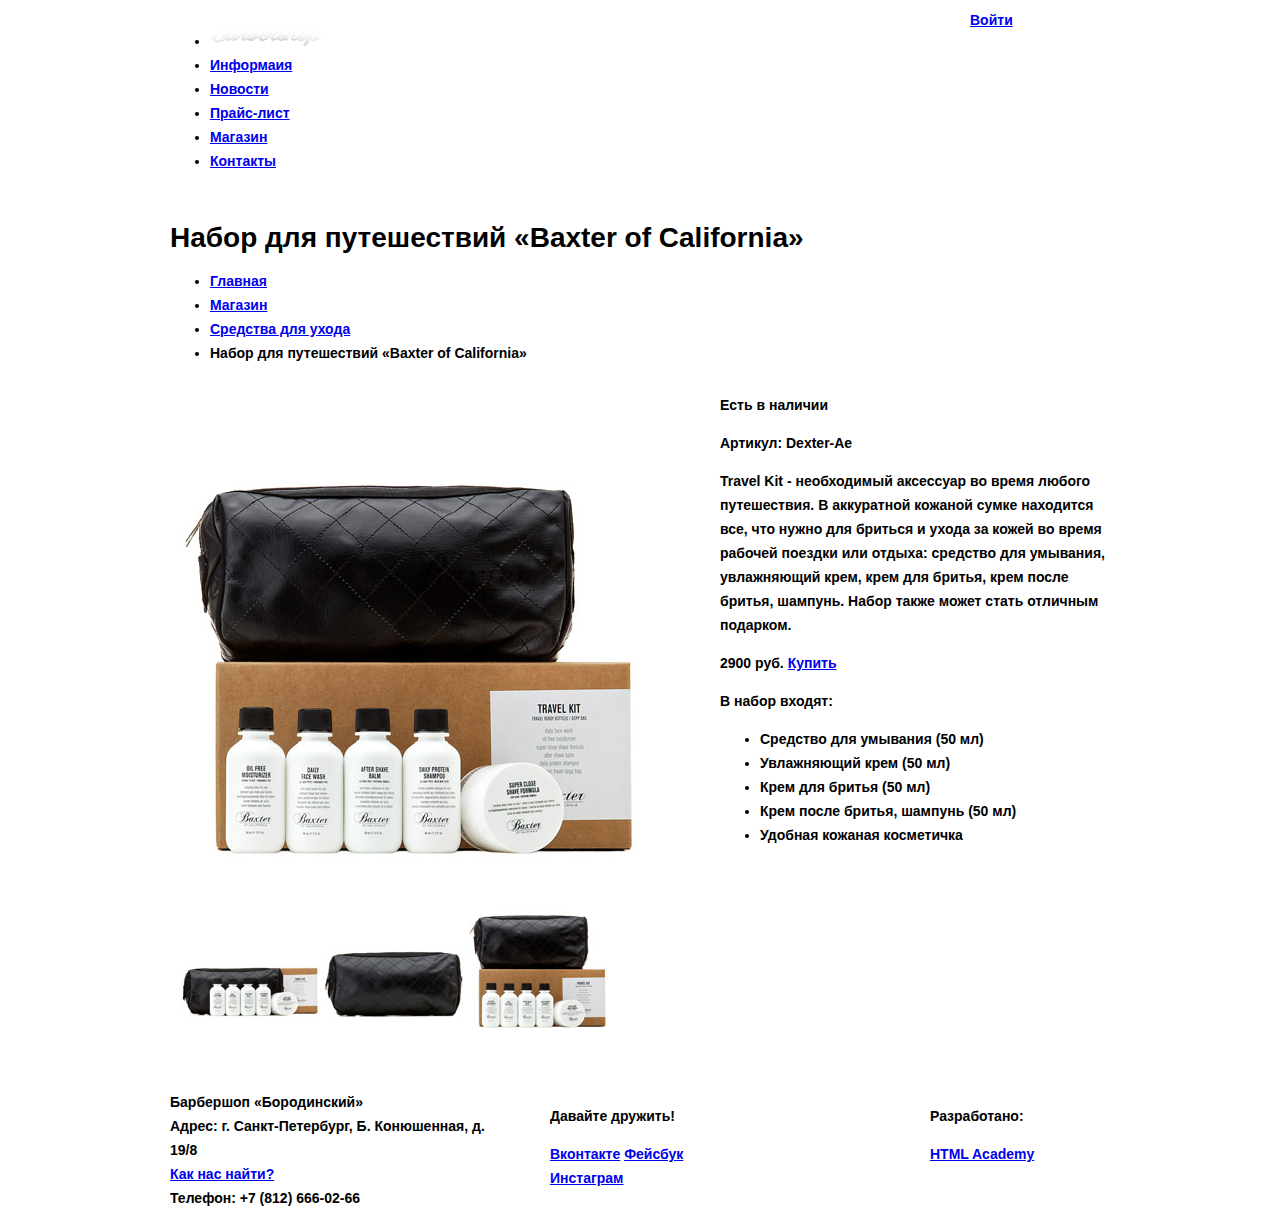
==== catalog-item.html @ 0a8c0a85 "Размечена сетка" ====
<!DOCTYPE html>
<html lang="ru">
<head>
  <meta charset="UTF-8">
  <title>Набор для путешествий &laquo;Baxter of California&raquo;</title>
  <link rel="stylesheet" href="css/style.css">
</head>
<body>
 <header class="catalog-header">
   <div class="container clearfix">
    <nav class="main-navigation">
      <ul>
        <li class="logo">
          <a href="index.html">
            <img src="img/catalog-logo.png" width="111" height="24" alt="Логотип Барбершопа">
          </a>
        </li>
        <li>
          <a href="#">Информаия</a>
        </li>
        <li>
          <a href="#">Новости</a>
        </li>
        <li>
          <a href="#">Прайс-лист</a>
        </li>
        <li>
          <a href="#">Магазин</a>
        </li>
        <li>
          <a href="#">Контакты</a>
        </li>
      </ul>
    </nav>
    <div class="user-block">
      <a class="login" href="#">Войти</a>
    </div>
  </div>
</header>
<main class="container">
  <div class="inner-header">
    <h1>Набор для путешествий &laquo;Baxter of California&raquo;</h1>
    <ul class="breadcrumbs">
     <li>
       <a href="index.html">Главная</a>
     </li>
     <li>
       <a href="#">Магазин</a>
     </li>
     <li>
       <a href="catalog.html">Средства для ухода</a>
     </li>
     <li class="active">Набор для путешествий &laquo;Baxter of California&raquo;</li>
   </ul>
 </div>
 <div class="container clearfix">
   <div class="item-content-left">
    <div class="main-image">
      <img src="img/item-main-image.jpg" width="460" height="498" alt="Фото товара">
    </div>
    <div class="thumbs">
      <img src="img/item-thumb-1.jpg" width="140" height="149" alt="Фото товара">
      <img src="img/item-thumb-2.jpg" width="140" height="149" alt="Фото товара">
      <img src="img/item-thumb-3.jpg" width="140" height="149" alt="Фото товара">
    </div>
  </div>
  <div class="item-content-right">
    <div class="item-status">
      <p>Есть в наличии</p>
      <p class="artiсle">Артикул: Dexter-Ae</p>
    </div>
    <p class="item-description">
      Travel Kit - необходимый аксессуар во время любого путешествия.
      В аккуратной кожаной сумке находится все, что нужно для бриться и
      ухода за кожей во время рабочей поездки или отдыха: средство для
      умывания, увлажняющий крем, крем для бритья, крем после бритья,
      шампунь. Набор также может стать отличным подарком.
    </p>

    <div class="buy-item">
      <span class="price">2900 руб.</span>
      <a href="#" class="btn">Купить</a>
    </div>
    <div class="item-set">
      <p>В набор входят:</p>
      <ul class="item-set-list">
        <li>Средство для умывания (50 мл)</li>
        <li>Увлажняющий крем (50 мл)</li>
        <li>Крем для бритья (50 мл)</li>
        <li>Крем после бритья, шампунь (50 мл)</li>
        <li>Удобная кожаная косметичка</li>
      </ul>
    </div>
  </div>
</div>
</main>

<footer class="catalog-footer">
  <div class="container clearfix">
    <section class="footer-contacts">
      Барбершоп «Бородинский»<br>
      Адрес: г. Санкт-Петербург, Б. Конюшенная, д. 19/8<br>
      <a href="#">Как нас найти?</a><br>
      Телефон: +7 (812) 666-02-66
    </section>
    <section class="footer-social">
      <p>Давайте дружить!</p>
      <a class="social-btn social-btn-vk" href="#">Вконтакте</a>
      <a class="social-btn social-btn-fb" href="#">Фейсбук</a>
      <a class="social-btn social-btn-inst" href="#">Инстаграм</a>
    </section>
    <section class="footer-copyrights">
     <p>Разработано:</p>
     <a class="btn" href="https://htmlacademy.ru">HTML Academy</a>
   </section>
 </div>
</footer>
</body>
</html>
<!-- <div class="popup-login">
 <div class="popup-content">
   <p>Личный кабинет</p>
   <p>Введите пожалуйста свой логин и пароль</p>
   <form class="login-form" action="#" method="post">
     <input type="text" name="login" placeholder="Логин">
     <input type="password" name="password" placeholder="Пароль">
     <input type="checkbox" name="remember" id="remember-me" checked>
     <label for="remember-me">Запомните меня</label>
   </form>
   <a class="forgot" href="#">Я забыл пароль!</a>
   <a class="btn enter" href="#">Войти</a>
 </div>
 <div class="popup-close">
   <button class="close" type="submit">Закрыть</button>
 </div>
</div> -->
<!-- <div class="popup-map">
  <div class="popup-close">
   <button class="close" type="submit">Закрыть</button>
 </div>
 <div class="map-content">
 </div>
</div> -->
---- css/style.css ----
body {
  font-weight: 700;
  font-size: 14px;
  line-height: 24px;
  font-family: "PT Sans Narrow", sans-serif;
  color: #000000;
}

.clearfix::after {
  content: "";

  display: table;
  clear: both;
}

.container {
  width: 940px;
  margin-right: auto;
  margin-left: auto;
  padding: 0 10px;
}

.main-header {
  margin-bottom: 60px;
}

.main-navigation {
  float: left;
  width: 780px;
}

.user-block {
  float: right;
  width: 140px;
}

.index-logo {
  width: 368px;
  height: 204px;
  margin-right: auto;
  margin-bottom: 25px;
  margin-left: auto;
}

.features {
  margin-bottom: 80px;
}

.features-item {
  float: left;
  width: 300px;
  margin-right: 20px;
}

.features-item {
  margin-right: 0;
}

.index-content {
  margin-bottom: 35px;
  padding: 50px 80px;
}

.index-content-left {
  float: left;
  width: 380px;
}

.index-content-right {
  float: right;
  width: 300px;
}

.main-footer {
  margin-top: 65px;
}

.footer-contacts {
  float: left;
  width: 320px;
  margin-right: 60px;
}

.footer-social {
  float: left;
  width: 180px;
}

.footer-copyrights {
  float: right;
  width: 180px;
}

.catalog-header {
  margin-bottom: 39px;
}

.inner-head {
  margin-bottom: 60px;
}

.catalog-main {
  margin-bottom: 45px;
}

.catalog-filter {
  float: left;
  width: 180px;
}

.catalog-list {
  float: right;
  width: 710px;

  font-size: 0;
}

.catalog-item {
  display: inline-block;
  font-size: 14px;
  vertical-align: top;
  width: 220px;
  height: 286px;
  margin-right: 20px;
}
.catalog-item:nth-child(3n) {
  margin-right: 0;
}

.catalog-footer {
  margin-top: 50px;
}

.item-content-left{
  float:left;
  width: 480px;
}

.item-content-right{
  float: right;
  width: 400px;
}
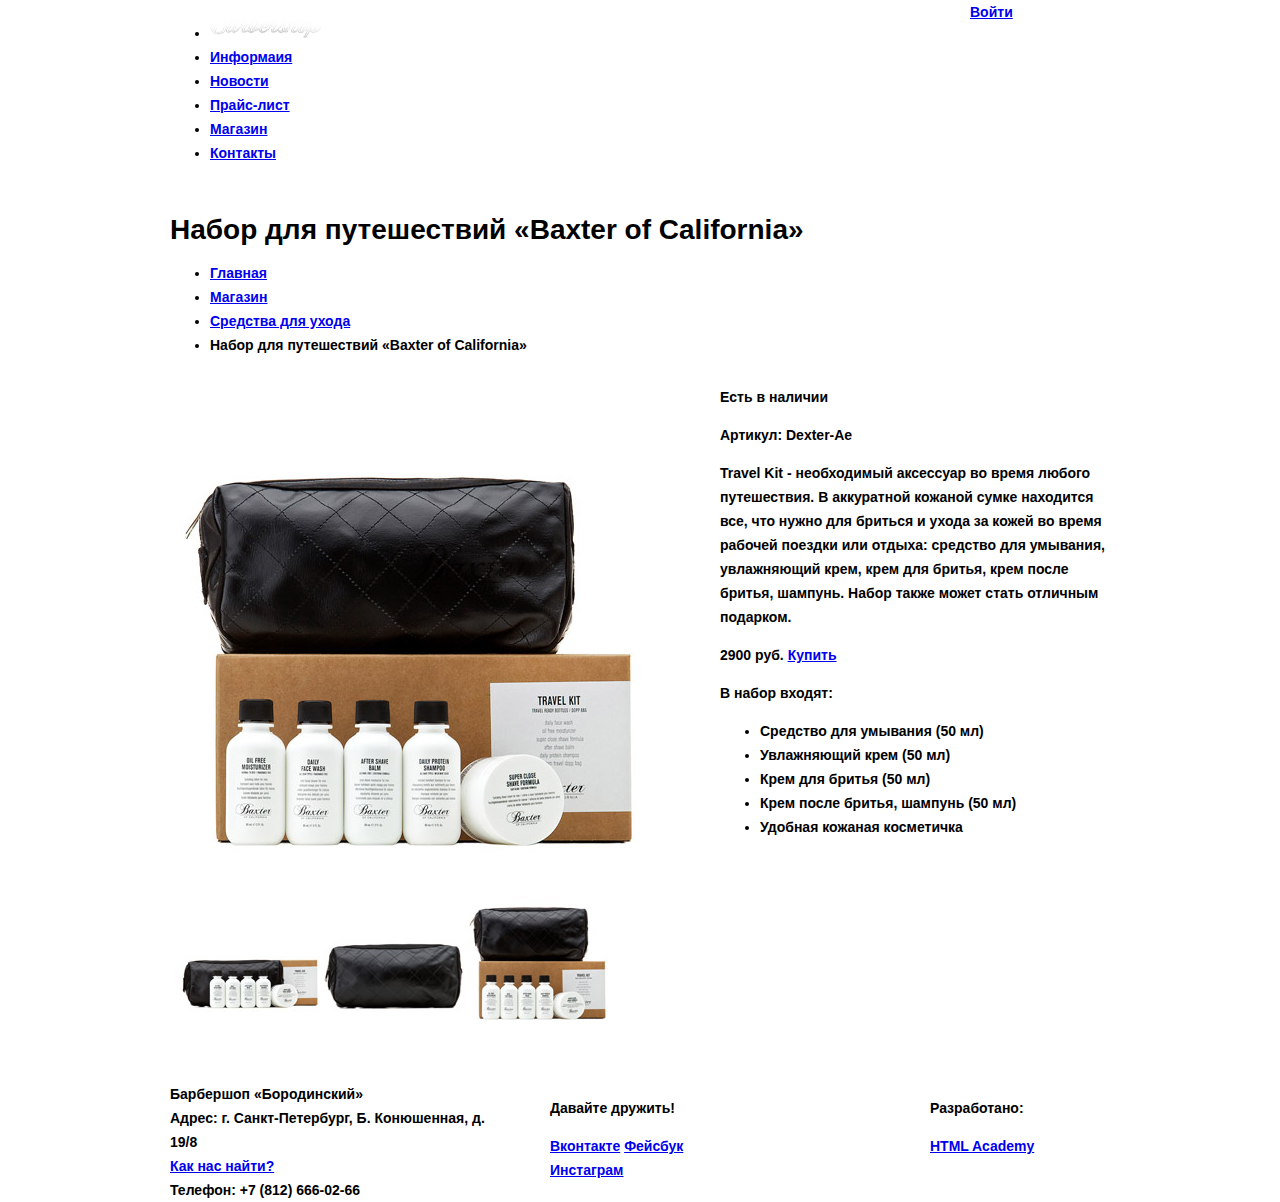
==== commit 820cb4b4: "Подключен normalize" ====
--- a/catalog-item.html
+++ b/catalog-item.html
@@ -3,6 +3,7 @@
 <head>
   <meta charset="UTF-8">
   <title>Набор для путешествий &laquo;Baxter of California&raquo;</title>
+  <link rel="stylesheet" href="css/normalize.css">
   <link rel="stylesheet" href="css/style.css">
 </head>
 <body>
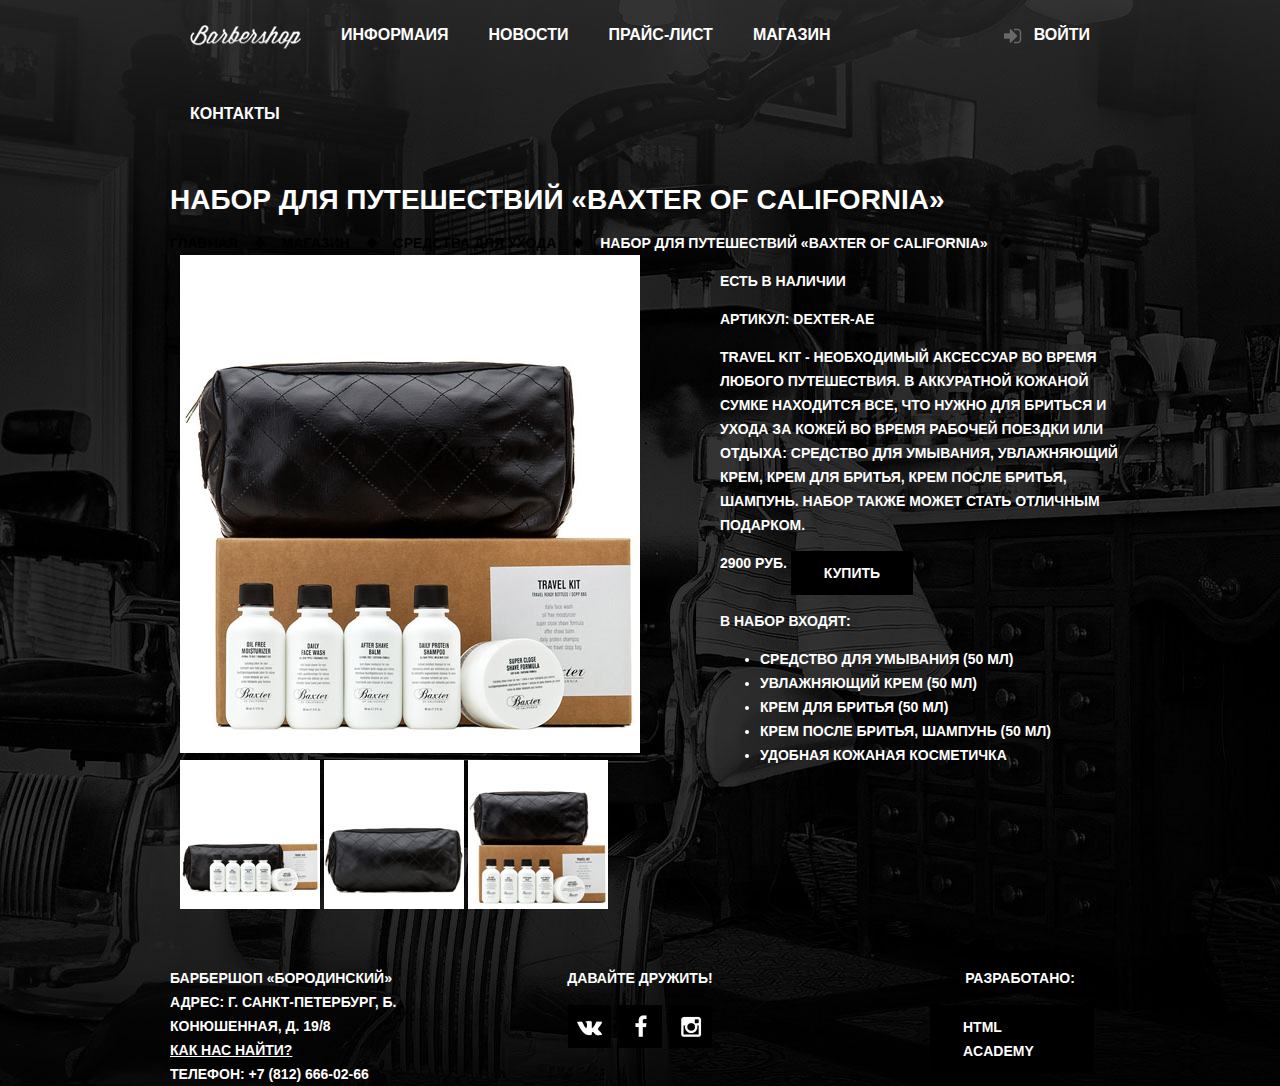
==== commit 1510250a: "Полностью сверстаны модальные окна" ====
--- a/catalog-item.html
+++ b/catalog-item.html
@@ -116,29 +116,27 @@
    </section>
  </div>
 </footer>
+<div class="modal-content">
+  <button class="modal-content-close" type="submit" title="Закрыть">Закрыть</button>
+  <h2 class="modal-content-title">Личный кабинет</h2>
+  <p>Введите пожалуйста свой логин и пароль</p>
+  <form class="login-form" action="#" method="post">
+   <input class="login-icon" type="text" name="login" placeholder="Логин">
+   <input class="password-icon" type="password" name="password" placeholder="Пароль">
+   <label class="remember-checkbox">
+     <input type="checkbox" name="remember">
+     <span class="checkbox-indicator"></span>
+     Запомните меня
+   </label>
+   <a class="restore" href="#">Я забыл пароль!</a>
+   <button class="btn" type="submit">Войти</button>
+ </form>
+</div>
+<div class="modal-map">
+   <button class="modal-content-close" type="submit">Закрыть</button>
+   <div class="modal-map-content"></div>
+</div>
+<div class="modal-overlay"></div>
 </body>
 </html>
-<!-- <div class="popup-login">
- <div class="popup-content">
-   <p>Личный кабинет</p>
-   <p>Введите пожалуйста свой логин и пароль</p>
-   <form class="login-form" action="#" method="post">
-     <input type="text" name="login" placeholder="Логин">
-     <input type="password" name="password" placeholder="Пароль">
-     <input type="checkbox" name="remember" id="remember-me" checked>
-     <label for="remember-me">Запомните меня</label>
-   </form>
-   <a class="forgot" href="#">Я забыл пароль!</a>
-   <a class="btn enter" href="#">Войти</a>
- </div>
- <div class="popup-close">
-   <button class="close" type="submit">Закрыть</button>
- </div>
-</div> -->
-<!-- <div class="popup-map">
-  <div class="popup-close">
-   <button class="close" type="submit">Закрыть</button>
- </div>
- <div class="map-content">
- </div>
-</div> -->
+
--- a/css/style.css
+++ b/css/style.css
@@ -1,39 +1,135 @@
 body {
+  min-width: 960px;
+  margin: 0;
+  padding: 0;
+
   font-weight: 700;
   font-size: 14px;
   line-height: 24px;
-  font-family: "PT Sans Narrow", sans-serif;
+  font-family: "PT Sans Narrow", "Arial", sans-serif;
+  color: #ffffff;
+  text-transform: uppercase;
+
+  background: #000000 url("../img/bg-index.jpg") no-repeat center top;
+}
+.inner-page {
   color: #000000;
-}
-
+
+  background: #f8f3f0 url("../img/bg-content.jpg") repeat;
+}
+.inner-page .main-header {
+  margin-bottom: 55px;
+}
 .clearfix::after {
   content: "";
 
   display: table;
   clear: both;
 }
-
 .container {
   width: 940px;
   margin-right: auto;
   margin-left: auto;
   padding: 0 10px;
 }
-
 .main-header {
   margin-bottom: 60px;
-}
-
+
+  color: #ffffff;
+
+  background-color: #000000;
+}
 .main-navigation {
   float: left;
   width: 780px;
 }
-
+.main-navigation ul {
+  margin: 0;
+  padding: 0;
+
+  list-style: none;
+  font-size: 0;
+}
+.main-navigation li {
+  display: inline-block;
+
+  font-size: 16px;
+  line-height: 20px;
+  vertical-align: top;
+}
+.main-navigation a {
+  display: block;
+  padding: 25px 20px;
+
+  color: #ffffff;
+  text-decoration: none;
+}
+.main-navigation a:hover {
+  background: #242424;
+}
+.main-navigation .logo-inner {
+  float: left;
+  width: 111px;
+  height: 20px;
+  padding-top: 22px;
+}
+.main-navigation .logo-inner:hover {
+  background: none;
+}
+.main-navigation .active {
+  position: relative;
+
+  background-color: none;
+}
+.main-navigation .active::after {
+  content: "";
+  position: absolute;
+  right: 20px;
+  bottom: 0;
+  left: 20px;
+
+  height: 5px;
+
+  background-color: #ffffff;
+}
+.main-navigation .active a:hover {
+  background: none;
+}
 .user-block {
   float: right;
-  width: 140px;
-}
-
+  max-width: 140px;
+}
+.login {
+  position: relative;
+
+  display: inline-block;
+  padding: 25px 20px;
+  padding-left: 50px;
+
+  font-size: 16px;
+  line-height: 20px;
+  vertical-align: top;
+  color: #ffffff;
+  text-decoration: none;
+}
+.login:hover {
+  background-color: #242424;
+}
+.login::before {
+  content: "";
+  position: absolute;
+  top: 28px;
+  left: 20px;
+
+  width: 18px;
+  height: 18px;
+
+  background: url("../img/sprite.png") no-repeat -15px -60px;
+  opacity: 0.3;
+}
+.login:hover::before {
+  opacity: 1;
+}
 .index-logo {
   width: 368px;
   height: 204px;
@@ -41,7 +137,6 @@
   margin-bottom: 25px;
   margin-left: auto;
 }
-
 .features {
   margin-bottom: 80px;
 }
@@ -50,29 +145,346 @@
   float: left;
   width: 300px;
   margin-right: 20px;
-}
-
-.features-item {
+
+  text-align: center;
+  color: #ffffff;
+}
+.features-item:last-child {
   margin-right: 0;
+}
+.features-name {
+  position: relative;
+
+  display: block;
+  margin-bottom: 30px;
+  padding-bottom: 35px;
+
+  font-size: 30px;
+  line-height: 42px;
+}
+.features-name::after {
+  content: "";
+  position: absolute;
+  bottom: 0;
+  left: 50%;
+
+  display: block;
+  width: 20px;
+  height: 20px;
+  margin-left: -10px;
+
+  background-color: #ffffff;
+  transform: rotate(45deg);
+}
+.features-item p {
+  margin: 10px;
+  margin-bottom: 0;
 }
 
 .index-content {
   margin-bottom: 35px;
   padding: 50px 80px;
+
+  color: #000000;
+
+  background: url(../img/bg-separator.png) no-repeat center,
+  #f8f5f2 url("../img/bg-content.jpg");
 }
 
 .index-content-left {
   float: left;
   width: 380px;
 }
-
 .index-content-right {
   float: right;
   width: 300px;
 }
+.index-content {
+  margin: 0;
+  margin-bottom: 35px;
+}
+.news-preview {
+  margin: 0;
+  padding: 0;
+  padding-right: 35px;
+
+  list-style: none;
+}
+.news-preview li {
+  margin-bottom: 25px;
+}
+.news-preview p {
+  margin-bottom: 0;
+}
+.index-content-title {
+  margin: 0;
+  margin-bottom: 25px;
+
+  font-size: 30px;
+  line-height: 42px;
+}
+.news-preview time {
+  text-transform: none;
+}
+.btn {
+  display: inline-block;
+  margin-right: 16px;
+  padding: 10px 33px;
+
+  font-weight: 700;
+  font-size: 1 4px;
+  line-height: 24px;
+  font-family: "PT Sans Narrow", "Arial", sans-serif;
+  vertical-align: top;
+  color: #ffffff;
+  text-transform: uppercase;
+  text-decoration: none;
+
+  background-color: #000000;
+  border: none;
+  outline: none;
+  cursor: pointer;
+}
+.btn:hover,
+.btn:active {
+  background-color: #663d15;
+}
+.btn.disabled,
+.btn:disabled {
+  cursor: default;
+  opacity: 0.5;
+}
+.btn.disabled:hover,
+.btn:disabled:hover {
+  background-color: #000000;
+}
+.gallery {
+  position: relative;
+
+  height: 260px;
+}
+.gallery-content {
+  height: 164px;
+  margin: 0;
+
+  background-color: #cccccc;
+  border: 7px solid #ffffff;
+}
+.gallery-content img {
+  width: 286px;
+  height: 164px;
+}
+.gallery .btn {
+  position: absolute;
+  bottom: 0;
+
+  width: 140px;
+  margin: 0;
+}
+.gallery-prev {
+  left: 0;
+}
+.gallery-next {
+  right: 0;
+}
+.work-time {
+  margin-bottom: 30px;
+}
+.appointment-form input {
+  float: left;
+  width: 106px;
+  margin-right: 20px;
+  margin-bottom: 20px;
+  padding: 7px 15px;
+
+  font: inherit;
+  font-size: 14px;
+  line-height: 24px;
+  color: inherit;
+  text-transform: inherit;
+
+  background-color: #f9f6f3;
+  border: 2px solid #000000;
+  outline: none;
+}
+.appointment-form input:nth-child(2n) {
+  margin-right: 0;
+}
+.appointment-form .btn {
+  clear: both;
+  width: 100%;
+}
+.appointment-form input:focus {
+  border: 2px solid #663d15;
+}
+.inner-page-title h1 {
+  margin: 0;
+  margin-bottom: 20px;
+  padding: 0;
+
+  font-size: 30px;
+  line-height: 42px;
+}
+.breadcrumbs {
+  margin: 0;
+  padding: 0;
+
+  list-style: none;
+}
+.breadcrumbs li {
+  position: relative;
+
+  display: inline;
+  padding-right: 40px;
+}
+.breadcrumbs a {
+  color: #000000;
+  text-decoration: none;
+}
+.breadcrumbs a:hover {
+  text-decoration: underline;
+}
+.breadcrumbs .current {
+  color: #aba9a7;
+}
+.breadcrumbs li::after {
+  content: "";
+  position: absolute;
+  top: 4px;
+  right: 18px;
+
+  width: 8px;
+  height: 8px;
+
+  background-color: #000000;
+  transform: rotate(45deg);
+}
+.breadcrumbs .current::after {
+  display: none;
+}
+.inner-content {
+  margin-bottom: 75px;
+}
+.inner-content h2 {
+  margin-top: 60px;
+  margin-bottom: 30px;
+  margin-bottom: 30px;
+
+  font-size: 24px;
+}
+.inner-content p {
+  margin: 14px 0;
+}
+.inner-content table {
+  border-collapse: collapse;
+}
+
+.inner-content td {
+  padding: 10px 15px;
+
+  border: 2px solid #000000;
+}
+.big-heading {
+  margin-top: 55px;
+  margin-bottom: 65px;
+
+  text-align: center;
+}
+.big-heading h2 {
+  position: relative;
+  z-index: 2;
+
+  display: inline-block;
+  margin: 0;
+  padding: 0 25px;
+
+  font-size: 48px;
+  line-height: 48px;
+  text-align: center;
+
+  background: #f8f3f0 url("../img/bg-content.jpg") repeat;
+}
+.big-heading::after {
+  content: "";
+  position: relative;
+  top: -25px;
+  z-index: 1;
+
+  display: block;
+
+  border-bottom: 2px solid #000000;
+}
+
+.prices-table {
+  width: 100%;
+}
+
+.prices-table td {
+  width: 50%;
+}
+
+.prices-table:last-child {
+  text-align: center;
+}
+
+.custom-list-1 {
+  margin: 14px 0;
+  padding: 0;
+
+  list-style: none;
+}
+.custom-list-1 li {
+  position: relative;
+
+  margin-bottom: 15px;
+  padding-left: 20px;
+}
+.custom-list-1 li::before {
+  content: "";
+  position: absolute;
+  top: 8px;
+  left: 0;
+
+  width: 8px;
+  height: 8px;
+
+  background-color: #000000;
+  transform: rotate(45deg);
+}
+.inner-column {
+  margin: 60px 0;
+}
+.inner-column-left,
+.inner-column-right {
+  width: 460px;
+}
+.inner-column-left {
+  float: left;
+}
+.inner-column-right {
+  float: right;
+}
+.inner-column-left *:first-child,
+.inner-column-right *:first-child {
+  margin-top: 0;
+}
+.inner-column-left *:last-child,
+.inner-column-right *:last-child {
+  margin-bottom: 0;
+}
+.short-text {
+  padding-right: 80px;
+}
+
 
 .main-footer {
   margin-top: 65px;
+  padding-top: 60px;
+  padding-bottom: 40px;
+
+  color: #ffffff;
+
+  background: #252525 url("../img/bg-footer.jpg");
 }
 
 .footer-contacts {
@@ -80,17 +492,84 @@
   width: 320px;
   margin-right: 60px;
 }
+.footer-contacts a {
+  color: #ffffff;
+}
+
 
 .footer-social {
   float: left;
   width: 180px;
+
+  text-align: center;
+}
+.footer-social a {
+  color: #ffffff;
+}
+.footer-social a:hover {
+  text-decoration: none;
+}
+.footer-social p {
+  margin: 0;
+  margin-bottom: 15px;
+}
+.social-btn {
+  display: inline-block;
+  width: 43px;
+  height: 43px;
+  margin: 0 2px;
+
+  font-size: 0;
+  vertical-align: top;
+  text-decoration: none;
+
+  background: #000000 url("../img/sprite.png") no-repeat center;
+}
+.social-btn:hover {
+  background-color: #ffffff;
+}
+.social-btn-vk {
+  background-position: -6px -344px;
+}
+
+.social-btn-fb {
+  background-position: 1px -96px;
+}
+
+.social-btn-inst {
+  background-position: -3px -199px;
+}
+
+.social-btn-vk:hover {
+  background-position: -6px -390px;
+}
+
+.social-btn-fb:hover {
+  background-position: 1px -148px;
+}
+
+.social-btn-inst:hover {
+  background-position: -3px -250px;
 }
 
 .footer-copyrights {
   float: right;
-  width: 180px;
-}
-
+  max-width: 180px;
+}
+.footer-copyrights p {
+  margin: 0;
+  margin-bottom: 15px;
+
+  text-align: center;
+}
+.footer-copyrights p {
+  margin-right: 0;
+}
+.footer-copyrights .btn:hover {
+  color: #000000;
+
+  background-color: #ffffff;
+}
 .catalog-header {
   margin-bottom: 39px;
 }
@@ -117,11 +596,12 @@
 
 .catalog-item {
   display: inline-block;
-  font-size: 14px;
-  vertical-align: top;
   width: 220px;
   height: 286px;
   margin-right: 20px;
+
+  font-size: 14px;
+  vertical-align: top;
 }
 .catalog-item:nth-child(3n) {
   margin-right: 0;
@@ -131,14 +611,198 @@
   margin-top: 50px;
 }
 
-.item-content-left{
-  float:left;
+.item-content-left {
+  float: left;
   width: 480px;
 }
 
-.item-content-right{
+.item-content-right {
   float: right;
   width: 400px;
 }
 
-
+/*Всплывающая форма*/
+.modal-content {
+  position: absolute;
+  top: 120px;
+  left: 50%;
+
+  width: 300px;
+  margin-left: -230px;
+  padding: 50px 80px;
+
+  background: #f8f5f2 url("../img/bg-content.jpg");
+  position: fixed;
+  box-shadow: 0px 30px 50px rgba(0, 0, 0, 0.7);
+  z-index: 20;
+  display: none;
+}
+
+.modal-content-close {
+  position: absolute;
+  top: 0;
+  right: -34px;
+
+  width: 22px;
+  height: 22px;
+
+  font-size: 0;
+
+  background-color: transparent;
+  border: 0;
+  outline: 0;
+  cursor: pointer;
+}
+.modal-content-close::before,
+.modal-content-close::after {
+  content: "";
+  position: absolute;
+  top: 10px;
+  left: 2px;
+
+  width: 19px;
+  height: 3px;
+
+  background-color: #d0d0d0;
+  border-radius: 1px;
+}
+
+.modal-content-close::before {
+  transform: rotate(45deg);
+}
+
+.modal-content-close::after {
+  transform: rotate(-45deg);
+}
+
+.modal-content-title {
+  margin: 0;
+  margin-bottom: 20px;
+  padding: 0;
+
+  font-size: 30px;
+  line-height: 42px;
+  color: #000000;
+}
+.modal-content p {
+  margin: 0;
+  margin-bottom: 14px;
+
+  color: #000000;
+}
+.modal-content .btn {
+  width: 100%;
+  margin-top: 15px;
+}
+.login-form input[type="text"],
+.login-form input[type="password"] {
+  width: 241px;
+  margin: 0;
+  margin-bottom: 10px;
+  padding: 10px 15px;
+  padding-right: 40px;
+
+  font-size: 14px;
+  line-height: 24px;
+  font-family: "PT Sans Narrow", "Arial", sans-serif;
+  color: #000000;
+  text-transform: uppercase;
+
+  background-color: #f9f6f3;
+  border: 2px solid #000000;
+  outline: none;
+}
+
+.login-form input:focus {
+  border-color: #663d15;
+}
+.login-form .login-icon {
+  background: url("../img/sprite.png") no-repeat  253px -1px;
+}
+
+.login-form .password-icon {
+  background: url("../img/sprite.png") no-repeat 253px -302px;
+}
+
+.modal-content .restore {
+  float: right;
+
+  color: #000000;
+}
+.remember-checkbox input[type="checkbox"] {
+  display: none;
+}
+.remember-checkbox {
+  position: relative;
+
+  padding-left: 30px;
+
+  color: #000000;
+
+  cursor: pointer;
+}
+
+.remember-checkbox .checkbox-indicator {
+  position: absolute;
+  top: -1px;
+  left: 0;
+
+  width: 17px;
+  height: 17px;
+
+  background-color: #f9f6f3;
+  border: 2px solid #000000;
+}
+.remember-checkbox input[type="checkbox"]:checked + .checkbox-indicator::before,
+.remember-checkbox input[type="checkbox"]:checked + .checkbox-indicator::after {
+  content: "";
+  position: absolute;
+  top: 7px;
+  left: 1px;
+
+  width: 15px;
+  height: 2px;
+
+  background-color: #000000;
+}
+.remember-checkbox input[type="checkbox"]:checked + .checkbox-indicator::before {
+  transform: rotate(45deg);
+}
+.remember-checkbox input[type="checkbox"]:checked + .checkbox-indicator::after {
+  transform: rotate(-45deg);
+}
+
+
+
+.remember-checkbox:hover {
+  color: #663d15;
+}
+.modal-overlay{
+  position:fixed;
+  width: 100%;
+  height: 100%;
+  background-color: rgba(0, 0, 0, 0.5);
+  z-index: 10;
+  top: 0;
+  left: 0;
+  display: none;
+}
+
+.modal-map {
+  display:none;
+  position: fixed;
+  top: 50%;
+  left: 50%;
+  padding: 0;
+  margin-left: -383px;
+  margin-top: -280px;
+  z-index: 20;
+  border: 7px solid #ffffff;
+  box-shadow: 0px 30px 50px rgba(0, 0, 0, 0.7);
+  background: url("../img/map.jpg") no-repeat center;
+  width: 766px;
+  height: 560px;
+}
+
+
+
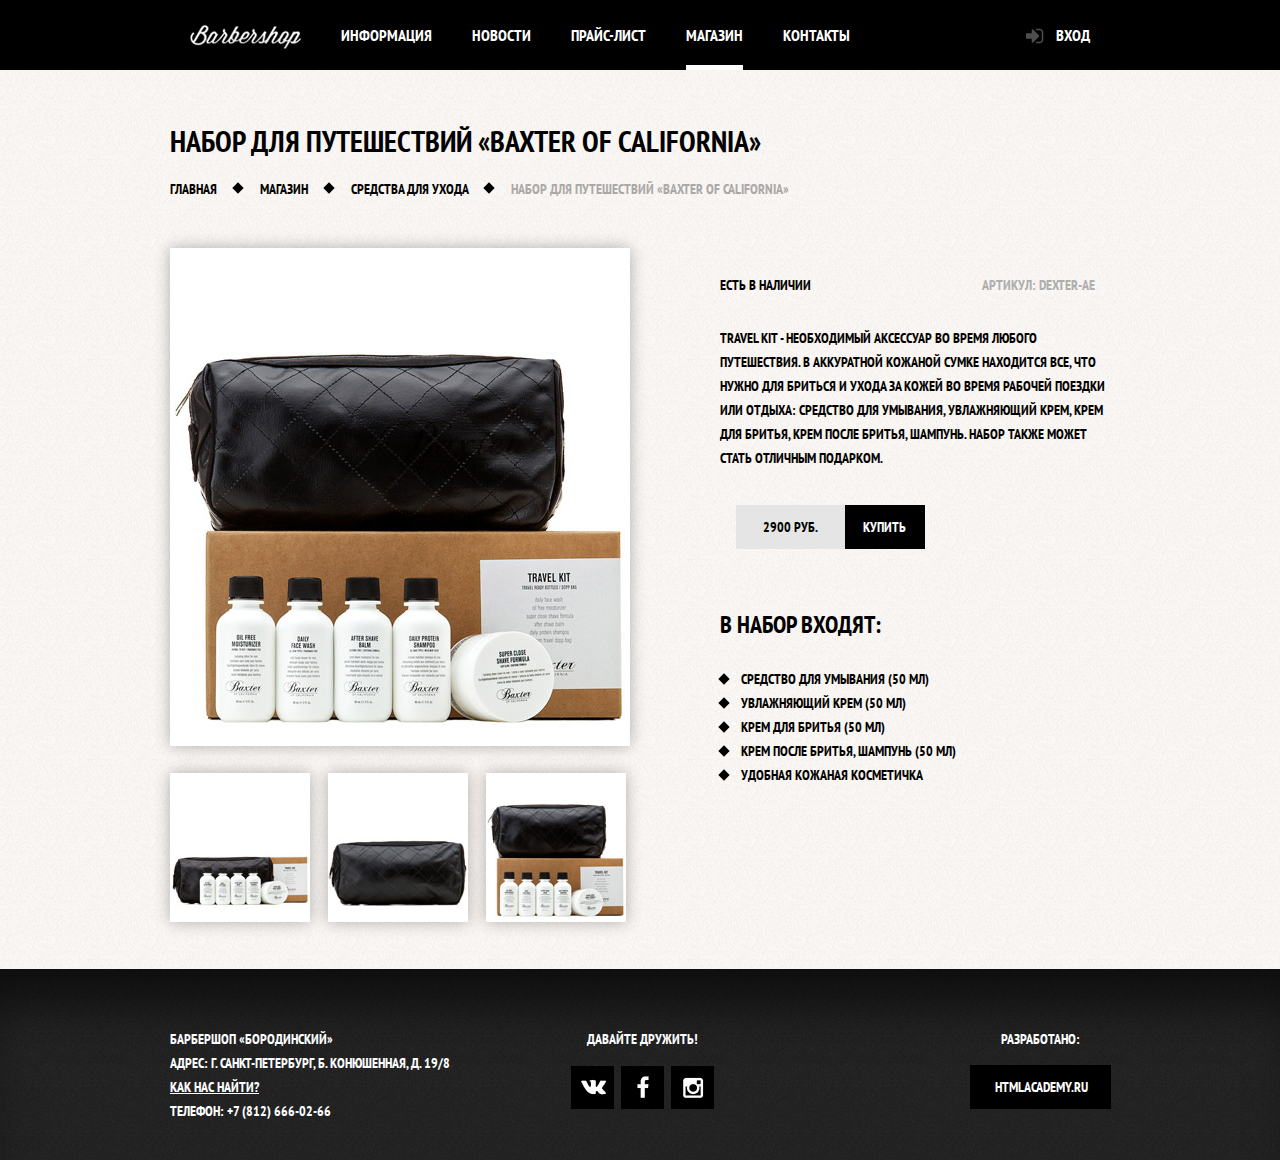
==== commit 03240886: "Подгонка верстки под pixelperfect" ====
--- a/catalog-item.html
+++ b/catalog-item.html
@@ -3,30 +3,27 @@
 <head>
   <meta charset="UTF-8">
   <title>Набор для путешествий &laquo;Baxter of California&raquo;</title>
+  <link href="https://fonts.googleapis.com/css?family=PT+Sans+Narrow:700&subset=cyrillic" rel="stylesheet">
   <link rel="stylesheet" href="css/normalize.css">
   <link rel="stylesheet" href="css/style.css">
 </head>
-<body>
- <header class="catalog-header">
+<body class="inner-page">
+  <header class="main-header">
    <div class="container clearfix">
-    <nav class="main-navigation">
-      <ul>
-        <li class="logo">
-          <a href="index.html">
-            <img src="img/catalog-logo.png" width="111" height="24" alt="Логотип Барбершопа">
-          </a>
-        </li>
+     <nav class="main-navigation">
+     <a class="logo-inner" href="index.html"><img src="img/catalog-logo.png" width="111" height="24" alt="Логотип Барбершопа"></a>
+       <ul>
         <li>
-          <a href="#">Информаия</a>
+          <a href="#">Информация</a>
         </li>
         <li>
           <a href="#">Новости</a>
         </li>
         <li>
-          <a href="#">Прайс-лист</a>
+          <a href="price-list.html">Прайс-лист</a>
         </li>
-        <li>
-          <a href="#">Магазин</a>
+        <li class="active">
+          <a>Магазин</a>
         </li>
         <li>
           <a href="#">Контакты</a>
@@ -34,12 +31,12 @@
       </ul>
     </nav>
     <div class="user-block">
-      <a class="login" href="#">Войти</a>
+      <a class="login" href="#">Вход</a>
     </div>
   </div>
 </header>
 <main class="container">
-  <div class="inner-header">
+  <div class="inner-page-title">
     <h1>Набор для путешествий &laquo;Baxter of California&raquo;</h1>
     <ul class="breadcrumbs">
      <li>
@@ -51,14 +48,14 @@
      <li>
        <a href="catalog.html">Средства для ухода</a>
      </li>
-     <li class="active">Набор для путешествий &laquo;Baxter of California&raquo;</li>
+     <li class="current">Набор для путешествий &laquo;Baxter of California&raquo;</li>
    </ul>
  </div>
- <div class="container clearfix">
+ <div class="item-description clearfix">
    <div class="item-content-left">
-    <div class="main-image">
-      <img src="img/item-main-image.jpg" width="460" height="498" alt="Фото товара">
-    </div>
+
+      <img class="main-image" src="img/item-main-image.jpg" width="460" height="498" alt="Фото товара">
+
     <div class="thumbs">
       <img src="img/item-thumb-1.jpg" width="140" height="149" alt="Фото товара">
       <img src="img/item-thumb-2.jpg" width="140" height="149" alt="Фото товара">
@@ -66,11 +63,11 @@
     </div>
   </div>
   <div class="item-content-right">
-    <div class="item-status">
-      <p>Есть в наличии</p>
-      <p class="artiсle">Артикул: Dexter-Ae</p>
+    <div class="item-status clearfix">
+      <p class="availability">Есть в наличии</p>
+      <p class="article-name">Артикул: Dexter-Ae</p>
     </div>
-    <p class="item-description">
+    <p class="item-text-description">
       Travel Kit - необходимый аксессуар во время любого путешествия.
       В аккуратной кожаной сумке находится все, что нужно для бриться и
       ухода за кожей во время рабочей поездки или отдыха: средство для
@@ -80,7 +77,7 @@
 
     <div class="buy-item">
       <span class="price">2900 руб.</span>
-      <a href="#" class="btn">Купить</a>
+      <a href="#" class="btn btn-buy">Купить</a>
     </div>
     <div class="item-set">
       <p>В набор входят:</p>
@@ -95,8 +92,7 @@
   </div>
 </div>
 </main>
-
-<footer class="catalog-footer">
+<footer class="main-footer inner-footer">
   <div class="container clearfix">
     <section class="footer-contacts">
       Барбершоп «Бородинский»<br>
@@ -112,7 +108,7 @@
     </section>
     <section class="footer-copyrights">
      <p>Разработано:</p>
-     <a class="btn" href="https://htmlacademy.ru">HTML Academy</a>
+     <a class="btn" href="https://htmlacademy.ru">HTMLAcademy.ru</a>
    </section>
  </div>
 </footer>
--- a/css/style.css
+++ b/css/style.css
@@ -18,7 +18,7 @@
   background: #f8f3f0 url("../img/bg-content.jpg") repeat;
 }
 .inner-page .main-header {
-  margin-bottom: 55px;
+  margin-bottom: 50px;
 }
 .clearfix::after {
   content: "";
@@ -27,7 +27,7 @@
   clear: both;
 }
 .container {
-  width: 940px;
+  max-width: 940px;
   margin-right: auto;
   margin-left: auto;
   padding: 0 10px;
@@ -41,7 +41,7 @@
 }
 .main-navigation {
   float: left;
-  width: 780px;
+  min-width: 780px;
 }
 .main-navigation ul {
   margin: 0;
@@ -71,9 +71,8 @@
   float: left;
   width: 111px;
   height: 20px;
-  padding-top: 22px;
-}
-.main-navigation .logo-inner:hover {
+}
+.main-header .logo-inner:hover {
   background: none;
 }
 .main-navigation .active {
@@ -134,11 +133,11 @@
   width: 368px;
   height: 204px;
   margin-right: auto;
-  margin-bottom: 25px;
+  margin-bottom: 20px;
   margin-left: auto;
 }
 .features {
-  margin-bottom: 80px;
+  margin-bottom: 77px;
 }
 
 .features-item {
@@ -157,7 +156,7 @@
 
   display: block;
   margin-bottom: 30px;
-  padding-bottom: 35px;
+  padding-bottom: 32px;
 
   font-size: 30px;
   line-height: 42px;
@@ -182,8 +181,9 @@
 }
 
 .index-content {
-  margin-bottom: 35px;
-  padding: 50px 80px;
+  margin-bottom: 40px;
+  padding: 45px 80px;
+  padding-bottom: 50px;
 
   color: #000000;
 
@@ -211,14 +211,17 @@
   list-style: none;
 }
 .news-preview li {
-  margin-bottom: 25px;
+  margin-bottom: 20px;
+}
+.news-preview li:last-child {
+  margin-bottom: 30px;
 }
 .news-preview p {
   margin-bottom: 0;
 }
 .index-content-title {
   margin: 0;
-  margin-bottom: 25px;
+  margin-bottom: 20px;
 
   font-size: 30px;
   line-height: 42px;
@@ -229,7 +232,7 @@
 .btn {
   display: inline-block;
   margin-right: 16px;
-  padding: 10px 33px;
+  padding: 10px 34px;
 
   font-weight: 700;
   font-size: 1 4px;
@@ -245,6 +248,7 @@
   outline: none;
   cursor: pointer;
 }
+
 .btn:hover,
 .btn:active {
   background-color: #663d15;
@@ -276,7 +280,7 @@
 }
 .gallery .btn {
   position: absolute;
-  bottom: 0;
+  bottom: -2px;
 
   width: 140px;
   margin: 0;
@@ -287,8 +291,27 @@
 .gallery-next {
   right: 0;
 }
+.index-content-left .company-adress {
+  margin-bottom: 20px;
+}
 .work-time {
-  margin-bottom: 30px;
+  margin-bottom: 23px;
+}
+.index-content-left .btn-how-ride {
+  margin-right: 17px;
+  padding-top: 10px;
+  padding-right: 32px;
+  padding-bottom: 9px;
+  padding-left: 30px;
+}
+.index-content-left .btn-feedback {
+  padding-top: 10px;
+  padding-right: 25px;
+  padding-bottom: 9px;
+  padding-left: 25px;
+}
+.record .record-description {
+  margin-bottom: 22px;
 }
 .appointment-form input {
   float: left;
@@ -319,7 +342,7 @@
 }
 .inner-page-title h1 {
   margin: 0;
-  margin-bottom: 20px;
+  margin-bottom: 15px;
   padding: 0;
 
   font-size: 30px;
@@ -327,6 +350,7 @@
 }
 .breadcrumbs {
   margin: 0;
+  margin-bottom: 47px;
   padding: 0;
 
   list-style: none;
@@ -362,16 +386,8 @@
 .breadcrumbs .current::after {
   display: none;
 }
-.inner-content {
-  margin-bottom: 75px;
-}
-.inner-content h2 {
-  margin-top: 60px;
-  margin-bottom: 30px;
-  margin-bottom: 30px;
-
-  font-size: 24px;
-}
+
+
 .inner-content p {
   margin: 14px 0;
 }
@@ -381,12 +397,9 @@
 
 .inner-content td {
   padding: 10px 15px;
-
-  border: 2px solid #000000;
 }
 .big-heading {
-  margin-top: 55px;
-  margin-bottom: 65px;
+  margin-bottom: 60px;
 
   text-align: center;
 }
@@ -421,14 +434,21 @@
 
 .prices-table td {
   width: 50%;
-}
-
-.prices-table:last-child {
+  padding-top: 8px;
+  padding-bottom: 8px;
+  padding-left: 17px;
+
+  line-height: 24px;
+
+  border: 2px solid #000000;
+}
+
+.prices-table td:last-child {
   text-align: center;
 }
 
 .custom-list-1 {
-  margin: 14px 0;
+  margin: 0;
   padding: 0;
 
   list-style: none;
@@ -436,7 +456,7 @@
 .custom-list-1 li {
   position: relative;
 
-  margin-bottom: 15px;
+  margin-bottom: 13px;
   padding-left: 20px;
 }
 .custom-list-1 li::before {
@@ -451,12 +471,11 @@
   background-color: #000000;
   transform: rotate(45deg);
 }
-.inner-column {
-  margin: 60px 0;
-}
+
 .inner-column-left,
 .inner-column-right {
   width: 460px;
+  margin-bottom: 38px;
 }
 .inner-column-left {
   float: left;
@@ -472,25 +491,46 @@
 .inner-column-right *:last-child {
   margin-bottom: 0;
 }
+.inner-columns h2 {
+  margin-bottom: 25px;
+
+  font-size: 24px;
+  line-height: 30px;
+}
+.inner-column-right h2 {
+  margin-bottom: 30px;
+}
+
+.inner-columns:last-child .inner-column-left {
+  width: 470px;
+}
 .short-text {
   padding-right: 80px;
-}
-
+
+  font-size: 14px;
+  line-height: 24px;
+}
 
 .main-footer {
-  margin-top: 65px;
-  padding-top: 60px;
-  padding-bottom: 40px;
+  margin-top: 31px;
+  padding-top: 58px;
+  padding-bottom: 37px;
 
   color: #ffffff;
 
   background: #252525 url("../img/bg-footer.jpg");
 }
+.inner-footer {
+  margin-top: 40px;
+
+  box-shadow: inset 0 55px  50px -20px rgba(0, 0, 0, 0.6);
+}
+
 
 .footer-contacts {
   float: left;
   width: 320px;
-  margin-right: 60px;
+  margin-right: 62px;
 }
 .footer-contacts a {
   color: #ffffff;
@@ -529,7 +569,7 @@
   background-color: #ffffff;
 }
 .social-btn-vk {
-  background-position: -6px -344px;
+  background-position: -5px -346px;
 }
 
 .social-btn-fb {
@@ -541,7 +581,7 @@
 }
 
 .social-btn-vk:hover {
-  background-position: -6px -390px;
+  background-position: -5px -392px;
 }
 
 .social-btn-fb:hover {
@@ -554,17 +594,22 @@
 
 .footer-copyrights {
   float: right;
-  max-width: 180px;
+  max-width: 140px;
 }
 .footer-copyrights p {
   margin: 0;
-  margin-bottom: 15px;
+  margin-bottom: 14px;
 
   text-align: center;
 }
 .footer-copyrights p {
   margin-right: 0;
 }
+.footer-copyrights .btn {
+  margin-right: 0;
+  padding-right: 23px;
+  padding-left: 25px;
+}
 .footer-copyrights .btn:hover {
   color: #000000;
 
@@ -579,17 +624,147 @@
 }
 
 .catalog-main {
-  margin-bottom: 45px;
-}
-
+  margin-bottom: 26px;
+}
+
+.filter-groups label:hover,
+.filter-producers label:hover{
+  color: #663d15;
+}
 .catalog-filter {
   float: left;
   width: 180px;
 }
+.filter-name {
+  display: inline-block;
+  margin-bottom: 24px;
+
+  font-size: 24px;
+  line-height: 30px;
+}
+.filter-producers,
+.filter-groups {
+  margin: 0;
+  padding: 0;
+
+  list-style: none;
+}
+.filter-producers {
+  margin-bottom: 50px;
+}
+
+.filter-producers li {
+  position: relative;
+
+  margin-bottom: 13px;
+}
+
+.filter-producers input[type="checkbox"],
+.filter-groups input[type="radio"] {
+  display: none;
+}
+.filter-producers label {
+  position: relative;
+
+  padding-left: 43px;
+
+  cursor: pointer;
+}
+
+.checkbox-indicator {
+  position: absolute;
+  top: -1px;
+  left: 0;
+
+  width: 16px;
+  height: 16px;
+
+  background-color: #f9f6f3;
+  border: 2px solid #000000;
+}
+.filter-producers input[type="checkbox"]:checked + .checkbox-indicator::before {
+  content: "";
+  position: absolute;
+  top: 7px;
+  left: 0;
+
+  width: 16px;
+  height: 2px;
+
+  background-color: #000000;
+}
+.filter-producers input[type="checkbox"]:checked + .checkbox-indicator::after {
+  content: "";
+  position: absolute;
+  top: 7px;
+  left: 0;
+
+  width: 16px;
+  height: 2px;
+
+  background-color: #000000;
+}
+.checkbox-indicator::before {
+  transform: rotate(45deg);
+}
+.checkbox-indicator::after {
+  transform: rotate(-45deg);
+}
+/*radio btn */
+.filter-groups {
+  margin-left: 43px;
+}
+.radio-indicator {
+  position: absolute;
+  top: -1px;
+  left: -43px;
+
+  width: 16px;
+  height: 16px;
+  border-radius: 50%;
+  background-color: #f9f6f3;
+  border: 2px solid #000000;
+}
+.filter-groups input[type="radio"]:checked + .radio-indicator::before {
+  content: "";
+  position: absolute;
+  top: 4px;
+  left: 4px;
+border-radius: 50%;
+  width: 8px;
+  height: 8px;
+
+  background-color: #000000;
+}
+
+.radio-indicator::before {
+  transform: rotate(45deg);
+}
+
+.filter-groups {
+  margin-bottom: 49px;
+}
+.filter-groups li {
+  position: relative;
+
+  margin-bottom: 21px;
+
+  line-height: 18px;
+}
+
+.filter-show-btn {
+  padding-top: 11px;
+  padding-right: 31px;
+  padding-bottom: 14px;
+  padding-left: 31px;
+
+  font-size: 13px;
+  line-height: 18px;
+}
 
 .catalog-list {
   float: right;
-  width: 710px;
+  width: 700px;
 
   font-size: 0;
 }
@@ -597,18 +772,41 @@
 .catalog-item {
   display: inline-block;
   width: 220px;
-  height: 286px;
   margin-right: 20px;
-
+  margin-bottom: 20px;
   font-size: 14px;
   vertical-align: top;
+  background-color: #ffffff;
+  box-shadow: 0 0 15px 0 rgba(0, 0, 0, 0.2);
+}
+
+.catalog-item:hover {
+  box-shadow: 3px 4px 25px 0 rgba(0, 0, 0, 0.3);
 }
 .catalog-item:nth-child(3n) {
   margin-right: 0;
 }
-
-.catalog-footer {
-  margin-top: 50px;
+.item-name a {
+  text-decoration: none;
+  font-size: 14px;
+  line-height: 18px;
+  color: #000000;
+}
+.catalog-item img {
+  margin-bottom: 10px;
+}
+.item-name,
+.buy-item {
+  margin-left: 16px;
+}
+.item-name a:hover {
+  color:#663d15;
+}
+.item-name {
+  margin-bottom: 9px;
+}
+.item-category {
+  text-transform: capitalize;
 }
 
 .item-content-left {
@@ -618,24 +816,146 @@
 
 .item-content-right {
   float: right;
-  width: 400px;
-}
+  width: 390px;
+  padding-top: 25px;
+}
+.item-status {
+  margin-bottom: 29px;
+}
+.availability {
+  float: left;
+  margin: 0;
+}
+.article-name {
+  float: right;
+  margin: 0;
+  margin-right: 15px;
+  color: #aeaeae;
+}
+.item-text-description {
+  margin-bottom: 35px;
+}
+.buy-item {
+  margin-bottom: 61px;
+
+  font-size: 0;
+}
+.catalog-buy {
+  margin-bottom: 16px;
+}
+.buy-item .price {
+  display: inline-block;
+  width: 109px;
+  padding: 10px 0;
+  background-color: #e5e5e5;
+  font-size: 14px;
+  vertical-align: top;
+  text-align: center;
+
+
+}
+.btn-buy {
+  padding-right: 19px;
+  padding-left: 18px;
+
+  font-size: 14px;
+}
+.paginator {
+  margin: 0;
+  padding: 0;
+  margin-left: 241px;
+}
+.paginator li {
+  list-style: none;
+  text-align: center;
+  display: inline-block;
+  margin-right: 5px;
+  font-size: 0;
+}
+.paginator a {
+  display: inline-block;
+  text-decoration: none;
+  font-size: 14px;
+  line-height: 18px;
+  color: #ffffff;
+  background-color: #000000;
+  width: 42px;
+  padding: 13px 0;
+  text-align: center;
+}
+.paginator a:hover {
+  background-color: #663d15;
+}
+
+.paginator .current-page {
+  color: #000000;
+  background-color: #ffffff;
+}
+.paginator .current-page:hover {
+  background-color: #ffffff;
+}
+
+
+.item-set p {
+  margin-bottom: 27px;
+
+  font-size: 24px;
+  line-height: 30px;
+}
+.item-set-list {
+  margin: 0;
+  padding: 0;
+
+  list-style: none;
+}
+.item-set-list li {
+  position: relative;
+
+  padding-left: 21px;
+}
+.item-set-list li::before {
+  content: "";
+  position: absolute;
+  top: 8px;
+  left: 0;
+
+  width: 8px;
+  height: 8px;
+
+  background-color: #000000;
+  transform: rotate(45deg);
+}
+.main-image {
+  margin-bottom: 20px;
+
+  box-shadow: 0 0 15px 0 rgba(0, 0, 0, 0.3);
+}
+.thumbs img {
+  margin-right: 15px;
+
+  box-shadow: 0 0 15px 0 rgba(0, 0, 0, 0.3);
+}
+
+.catalog-footer {
+  margin-top: 50px;
+}
+
 
 /*Всплывающая форма*/
 .modal-content {
   position: absolute;
+  position: fixed;
   top: 120px;
   left: 50%;
+  z-index: 20;
+display:none;
 
   width: 300px;
   margin-left: -230px;
   padding: 50px 80px;
 
   background: #f8f5f2 url("../img/bg-content.jpg");
-  position: fixed;
-  box-shadow: 0px 30px 50px rgba(0, 0, 0, 0.7);
-  z-index: 20;
-  display: none;
+  box-shadow: 0 30px 50px rgba(0, 0, 0, 0.7);
 }
 
 .modal-content-close {
@@ -742,7 +1062,7 @@
   cursor: pointer;
 }
 
-.remember-checkbox .checkbox-indicator {
+.remember-checkbox .checkbox-modal-indicator {
   position: absolute;
   top: -1px;
   left: 0;
@@ -753,8 +1073,8 @@
   background-color: #f9f6f3;
   border: 2px solid #000000;
 }
-.remember-checkbox input[type="checkbox"]:checked + .checkbox-indicator::before,
-.remember-checkbox input[type="checkbox"]:checked + .checkbox-indicator::after {
+.remember-checkbox input[type="checkbox"]:checked + .checkbox-modal-indicator::before,
+.remember-checkbox input[type="checkbox"]:checked + .checkbox-modal-indicator::after {
   content: "";
   position: absolute;
   top: 7px;
@@ -765,10 +1085,10 @@
 
   background-color: #000000;
 }
-.remember-checkbox input[type="checkbox"]:checked + .checkbox-indicator::before {
+.remember-checkbox input[type="checkbox"]:checked + .checkbox-modal-indicator::before {
   transform: rotate(45deg);
 }
-.remember-checkbox input[type="checkbox"]:checked + .checkbox-indicator::after {
+.remember-checkbox input[type="checkbox"]:checked + .checkbox-modal-indicator::after {
   transform: rotate(-45deg);
 }
 
@@ -777,32 +1097,33 @@
 .remember-checkbox:hover {
   color: #663d15;
 }
-.modal-overlay{
-  position:fixed;
+.modal-overlay {
+  position: fixed;
+  top: 0;
+  left: 0;
+  z-index: 10;
+
+  display: none;
   width: 100%;
   height: 100%;
+
   background-color: rgba(0, 0, 0, 0.5);
-  z-index: 10;
-  top: 0;
-  left: 0;
-  display: none;
 }
 
 .modal-map {
-  display:none;
   position: fixed;
   top: 50%;
   left: 50%;
-  padding: 0;
-  margin-left: -383px;
-  margin-top: -280px;
   z-index: 20;
-  border: 7px solid #ffffff;
-  box-shadow: 0px 30px 50px rgba(0, 0, 0, 0.7);
-  background: url("../img/map.jpg") no-repeat center;
+
+  display: none;
   width: 766px;
   height: 560px;
-}
-
-
-
+  margin-top: -280px;
+  margin-left: -383px;
+  padding: 0;
+
+  background: url("../img/map.jpg") no-repeat center;
+  border: 7px solid #ffffff;
+  box-shadow: 0 30px 50px rgba(0, 0, 0, 0.7);
+}
